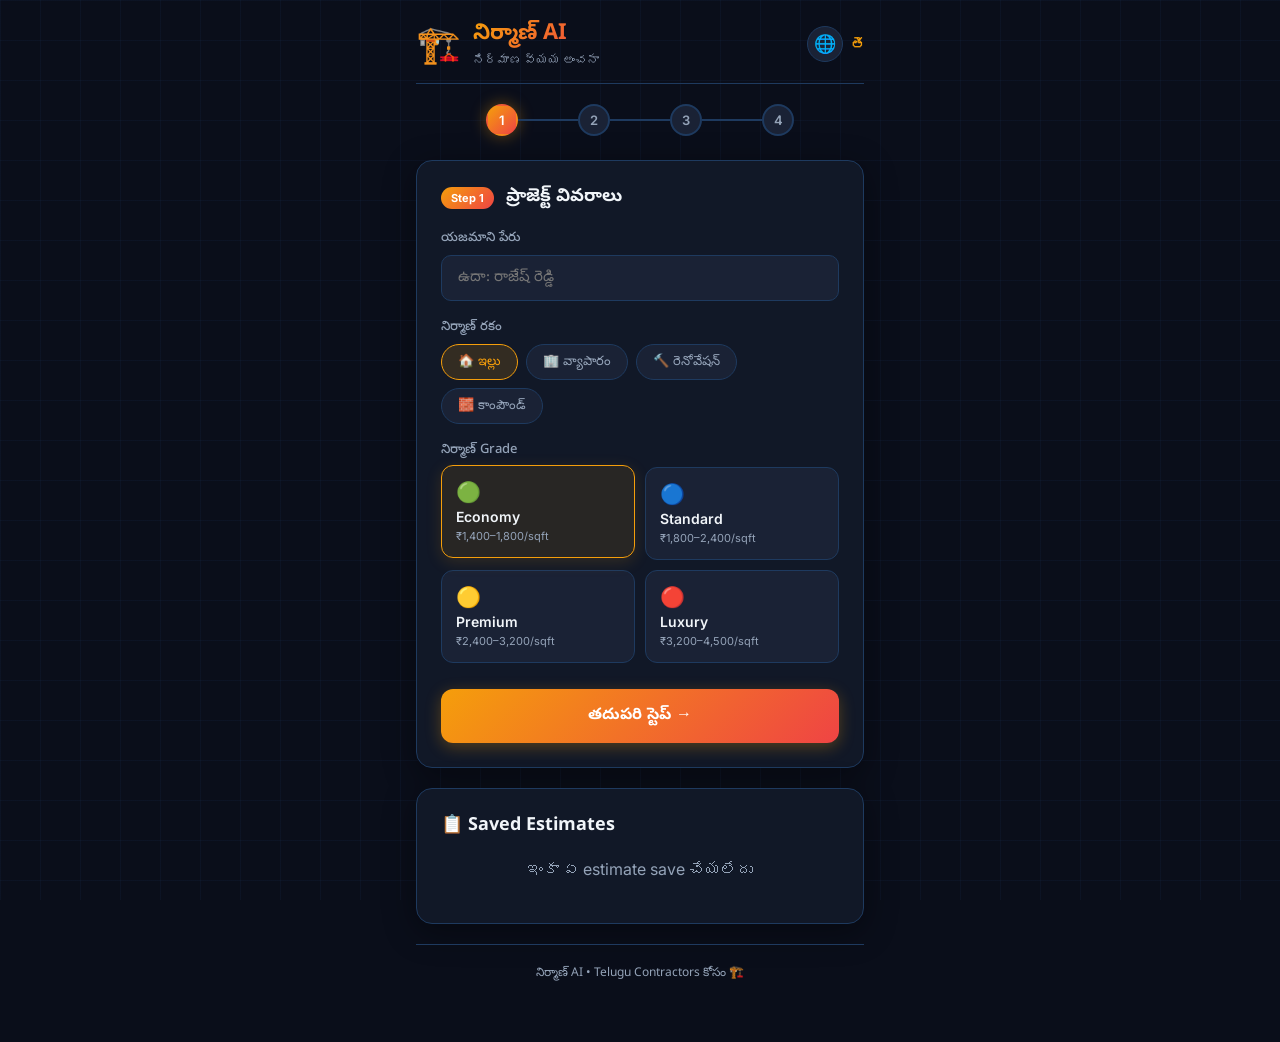
==== index.html @ 44b40f43 "Rename construction-estimator index.html to index.html" ====
<!DOCTYPE html>
<html lang="te">
<head>
  <meta charset="UTF-8" />
  <meta name="viewport" content="width=device-width, initial-scale=1.0"/>
  <title>నిర్మాణ్ AI - Cost Estimator</title>
  <link rel="manifest" href="manifest.json"/>
  <link rel="stylesheet" href="style.css"/>
  <link href="https://fonts.googleapis.com/css2?family=Noto+Sans+Telugu:wght@400;600;700&family=Inter:wght@400;500;600;700&display=swap" rel="stylesheet"/>
</head>
<body>

  <div id="splash">
    <div class="splash-icon">🏗️</div>
    <h1>నిర్మాణ్ AI</h1>
    <p>మీ నమ్మకమైన నిర్మాణ సహాయకుడు</p>
    <div class="splash-loader"></div>
  </div>

  <div id="app" class="hidden">

    <header class="header">
      <div class="header-left">
        <span class="logo-icon">🏗️</span>
        <div>
          <h1 class="app-title">నిర్మాణ్ AI</h1>
          <p class="app-sub">Cost Estimator</p>
        </div>
      </div>
      <div class="header-right">
        <button class="lang-btn" onclick="cycleLang()" title="Language">🌐</button>
        <span class="lang-label" id="langLabel">తె</span>
      </div>
    </header>

    <div class="progress-bar">
      <div class="step active" id="step-dot-1">1</div>
      <div class="step-line"></div>
      <div class="step" id="step-dot-2">2</div>
      <div class="step-line"></div>
      <div class="step" id="step-dot-3">3</div>
      <div class="step-line"></div>
      <div class="step" id="step-dot-4">4</div>
    </div>

    <!-- STEP 1 -->
    <section class="card" id="section-1">
      <div class="card-header">
        <span class="step-badge">Step 1</span>
        <h2 class="card-title" data-te="ప్రాజెక్ట్ వివరాలు" data-en="Project Details" data-hi="प्रोजेक्ट विवरण">ప్రాజెక్ట్ వివరాలు</h2>
      </div>

      <div class="form-group">
        <label data-te="యజమాని పేరు" data-en="Owner Name" data-hi="मालिक का नाम">యజమాని పేరు</label>
        <input type="text" id="ownerName" placeholder="ఉదా: రాజేష్ రెడ్డి" />
      </div>

      <div class="form-group">
        <label data-te="నిర్మాణ్ రకం" data-en="Construction Type" data-hi="निर्माण प्रकार">నిర్మాణ్ రకం</label>
        <div class="chip-group" id="constructionType">
          <button class="chip active"
            data-value="residential"
            data-te="🏠 ఇల్లు"
            data-en="🏠 House"
            data-hi="🏠 मकान"
            onclick="selectChip(this,'constructionType')">🏠 ఇల్లు</button>
          <button class="chip"
            data-value="commercial"
            data-te="🏢 వ్యాపారం"
            data-en="🏢 Commercial"
            data-hi="🏢 व्यापार"
            onclick="selectChip(this,'constructionType')">🏢 వ్యాపారం</button>
          <button class="chip"
            data-value="renovation"
            data-te="🔨 రెనోవేషన్"
            data-en="🔨 Renovation"
            data-hi="🔨 नवीनीकरण"
            onclick="selectChip(this,'constructionType')">🔨 రెనోవేషన్</button>
          <button class="chip"
            data-value="compound"
            data-te="🧱 కాంపౌండ్"
            data-en="🧱 Compound"
            data-hi="🧱 कंपाउंड"
            onclick="selectChip(this,'constructionType')">🧱 కాంపౌండ్</button>
        </div>
      </div>

      <div class="form-group">
        <label data-te="నిర్మాణ్ Grade" data-en="Build Quality" data-hi="निर्माण ग्रेड">నిర్మాణ్ Grade</label>
        <div class="grade-cards" id="buildGrade">
          <div class="grade-card active" data-value="economy" onclick="selectGrade(this)">
            <span class="grade-icon">🟢</span>
            <span class="grade-name">Economy</span>
            <span class="grade-price">₹1,400–1,800/sqft</span>
          </div>
          <div class="grade-card" data-value="standard" onclick="selectGrade(this)">
            <span class="grade-icon">🔵</span>
            <span class="grade-name">Standard</span>
            <span class="grade-price">₹1,800–2,400/sqft</span>
          </div>
          <div class="grade-card" data-value="premium" onclick="selectGrade(this)">
            <span class="grade-icon">🟡</span>
            <span class="grade-name">Premium</span>
            <span class="grade-price">₹2,400–3,200/sqft</span>
          </div>
          <div class="grade-card" data-value="luxury" onclick="selectGrade(this)">
            <span class="grade-icon">🔴</span>
            <span class="grade-name">Luxury</span>
            <span class="grade-price">₹3,200–4,500/sqft</span>
          </div>
        </div>
      </div>

      <button class="btn-next" onclick="goToStep(2)"
        data-te="తదుపరి స్టెప్ →"
        data-en="Next Step →"
        data-hi="अगला चरण →">తదుపరి స్టెప్ →</button>
    </section>

    <!-- STEP 2 -->
    <section class="card hidden" id="section-2">
      <div class="card-header">
        <span class="step-badge">Step 2</span>
        <h2 class="card-title" data-te="కొలతలు" data-en="Measurements" data-hi="माप">కొలతలు</h2>
      </div>

      <div class="unit-toggle">
        <button class="unit-btn active" id="btn-sqft" onclick="setUnit('sqft')">Sq.Ft</button>
        <button class="unit-btn" id="btn-sqyd" onclick="setUnit('sqyd')">Sq.Yd</button>
        <button class="unit-btn" id="btn-gunta" onclick="setUnit('gunta')"
          data-te="గుంట" data-en="Gunta" data-hi="गुंटा">గుంట</button>
      </div>

      <div class="form-group">
        <label id="areaLabel"
          data-te="బిల్డప్ ఏరియా (Sq.Ft)"
          data-en="Built-up Area (Sq.Ft)"
          data-hi="निर्मित क्षेत्र (Sq.Ft)">బిల్డప్ ఏరియా (Sq.Ft)</label>
        <div class="input-with-tag">
          <input type="number" id="builtupArea" placeholder="ఉదా: 1200" />
          <span class="input-tag" id="unitTag">sq.ft</span>
        </div>
      </div>

      <div class="form-group">
        <label data-te="అంతస్తులు" data-en="Floors" data-hi="मंजिल">అంతస్తులు / Floors</label>
        <div class="number-input">
          <button onclick="changeFloors(-1)">−</button>
          <span id="floorsCount">1</span>
          <button onclick="changeFloors(1)">+</button>
        </div>
      </div>

      <div class="form-group">
        <label data-te="జిల్లా / లొకేషన్" data-en="District / Location" data-hi="जिला / स्थान">జిల్లా / Location</label>
        <select id="district">
          <option value="gadwal">Gadwal (Jogulamba)</option>
          <option value="hyderabad">Hyderabad</option>
          <option value="warangal">Warangal</option>
          <option value="nizamabad">Nizamabad</option>
          <option value="karimnagar">Karimnagar</option>
          <option value="khammam">Khammam</option>
          <option value="nalgonda">Nalgonda</option>
          <option value="mahbubnagar">Mahbubnagar</option>
          <option value="other_ts">Other Telangana</option>
          <option value="other">Other State</option>
        </select>
      </div>

      <div class="btn-row">
        <button class="btn-back" onclick="goToStep(1)"
          data-te="← వెనక్కి" data-en="← Back" data-hi="← वापस">← వెనక్కి</button>
        <button class="btn-next" onclick="goToStep(3)"
          data-te="తదుపరి →" data-en="Next →" data-hi="अगला →">తదుపరి →</button>
      </div>
    </section>

    <!-- STEP 3 -->
    <section class="card hidden" id="section-3">
      <div class="card-header">
        <span class="step-badge">Step 3</span>
        <h2 class="card-title" data-te="సదుపాయాలు" data-en="Features & Add-ons" data-hi="सुविधाएं">సదుపాయాలు</h2>
      </div>

      <div class="features-grid" id="featuresGrid">
        <label class="feature-item">
          <input type="checkbox" value="basement" onchange="updateFeatures()"/>
          <span class="feat-icon">🏚️</span>
          <span data-te="Basement" data-en="Basement" data-hi="तहखाना">Basement</span>
        </label>
        <label class="feature-item">
          <input type="checkbox" value="lift" onchange="updateFeatures()"/>
          <span class="feat-icon">🛗</span>
          <span data-te="Lift" data-en="Lift" data-hi="लिफ्ट">Lift</span>
        </label>
        <label class="feature-item">
          <input type="checkbox" value="solar" onchange="updateFeatures()"/>
          <span class="feat-icon">☀️</span>
          <span data-te="Solar" data-en="Solar" data-hi="सोलर">Solar</span>
        </label>
        <label class="feature-item">
          <input type="checkbox" value="rainwater" onchange="updateFeatures()"/>
          <span class="feat-icon">💧</span>
          <span data-te="Rain Harvest" data-en="Rain Harvest" data-hi="वर्षा जल">Rain Harvest</span>
        </label>
        <label class="feature-item">
          <input type="checkbox" value="cctv" onchange="updateFeatures()"/>
          <span class="feat-icon">📷</span>
          <span data-te="CCTV" data-en="CCTV" data-hi="सीसीटीवी">CCTV</span>
        </label>
        <label class="feature-item">
          <input type="checkbox" value="intercom" onchange="updateFeatures()"/>
          <span class="feat-icon">📞</span>
          <span data-te="Intercom" data-en="Intercom" data-hi="इंटरकॉम">Intercom</span>
        </label>
        <label class="feature-item">
          <input type="checkbox" value="vastu" onchange="updateFeatures()"/>
          <span class="feat-icon">🕉️</span>
          <span data-te="వాస్తు Design" data-en="Vastu Design" data-hi="वास्तु डिजाइन">వాస్తు Design</span>
        </label>
        <label class="feature-item">
          <input type="checkbox" value="parking" onchange="updateFeatures()"/>
          <span class="feat-icon">🚗</span>
          <span data-te="Parking" data-en="Parking" data-hi="पार्किंग">Parking</span>
        </label>
      </div>

      <div class="form-group" style="margin-top:16px">
        <label data-te="అదనపు వివరాలు" data-en="Additional Notes" data-hi="अतिरिक्त विवरण">అదనపు వివరాలు (Optional)</label>
        <textarea id="extraNotes" rows="3"
          placeholder="ఏమైనా special requirements ఉంటే చెప్పండి..."></textarea>
      </div>

      <div class="btn-row">
        <button class="btn-back" onclick="goToStep(2)"
          data-te="← వెనక్కి" data-en="← Back" data-hi="← वापस">← వెనక్కి</button>
        <button class="btn-next" onclick="goToStep(4)"
          data-te="Estimate చేయి 🔮" data-en="Get Estimate 🔮" data-hi="अनुमान लगाएं 🔮">Estimate చేయి 🔮</button>
      </div>
    </section>

    <!-- STEP 4 -->
    <section class="card hidden" id="section-4">
      <div class="card-header">
        <span class="step-badge">Step 4</span>
        <h2 class="card-title">AI Estimate 🤖</h2>
      </div>

      <div id="estimateLoading" class="ai-loading">
        <div class="thinking-dots"><span></span><span></span><span></span></div>
        <p data-te="Gemini AI లెక్కిస్తోంది... 🧮" data-en="Gemini AI calculating... 🧮" data-hi="Gemini AI गणना कर रहा है... 🧮">Gemini AI లెక్కిస్తోంది... 🧮</p>
      </div>

      <div id="estimateResult" class="hidden">
        <div class="result-hero">
          <p class="result-label" data-te="మొత్తం అంచనా వ్యయం" data-en="Total Estimated Cost" data-hi="कुल अनुमानित लागत">మొత్తం అంచనా వ్యయం</p>
          <h2 class="result-amount" id="totalCost">₹0</h2>
          <p class="result-range" id="costRange">₹0 – ₹0</p>
        </div>

        <div class="breakdown-grid" id="breakdownGrid"></div>

        <div class="ai-advice-box" id="aiAdviceBox">
          <div class="advice-header">🤖 AI సలహా</div>
          <div id="aiAdviceText" class="advice-text">లోడ్ అవుతోంది...</div>
        </div>

        <div class="vastu-box hidden" id="vastuBox">
          <div class="vastu-header">🕉️ వాస్తు సూచనలు</div>
          <div id="vastuText"></div>
        </div>

        <div class="action-buttons">
          <button class="btn-whatsapp" onclick="shareWhatsApp()"
            data-te="💬 WhatsApp Share" data-en="💬 WhatsApp Share" data-hi="💬 WhatsApp शेयर">💬 WhatsApp Share</button>
          <button class="btn-save" onclick="saveEstimate()"
            data-te="💾 Save చేయి" data-en="💾 Save" data-hi="💾 सेव करें">💾 Save చేయి</button>
          <button class="btn-new" onclick="newEstimate()"
            data-te="🔄 New Estimate" data-en="🔄 New Estimate" data-hi="🔄 नया अनुमान">🔄 New Estimate</button>
        </div>
      </div>
    </section>

    <section class="card" id="savedSection">
      <h2 class="card-title" data-te="📋 Saved Estimates" data-en="📋 Saved Estimates" data-hi="📋 सेव किए गए अनुमान">📋 Saved Estimates</h2>
      <div id="savedList" class="saved-list"></div>
    </section>

    <footer class="footer">
      <p data-te="నిర్మాణ్ AI • Made for Telugu Contractors 🏗️"
         data-en="నిర్మాణ్ AI • Made for Indian Contractors 🏗️"
         data-hi="నిర్మాణ్ AI • भारतीय ठेकेदारों के लिए 🏗️">నిర్మాణ్ AI • Made for Telugu Contractors 🏗️</p>
    </footer>

  </div>

  <script src="app.js"></script>
</body>
</html>
---- style.css ----
/* ============================================
   నిర్మాణ్ AI - Construction Cost Estimator
   Dark Blueprint Theme
   ============================================ */

:root {
  --bg-primary: #0a0e1a;
  --bg-card: #111827;
  --bg-card2: #1a2235;
  --accent: #f59e0b;
  --accent2: #ef4444;
  --accent-green: #10b981;
  --text-primary: #f1f5f9;
  --text-secondary: #94a3b8;
  --border: #1e3a5f;
  --gradient: linear-gradient(135deg, #f59e0b, #ef4444);
  --shadow: 0 8px 32px rgba(0,0,0,0.4);
  --radius: 16px;
  --font-te: 'Noto Sans Telugu', sans-serif;
  --font-en: 'Inter', sans-serif;
}

* { margin: 0; padding: 0; box-sizing: border-box; }

body {
  background: var(--bg-primary);
  color: var(--text-primary);
  font-family: var(--font-en);
  min-height: 100vh;
  overflow-x: hidden;
}

/* Blueprint grid background */
body::before {
  content: '';
  position: fixed;
  inset: 0;
  background-image:
    linear-gradient(rgba(30,58,95,0.15) 1px, transparent 1px),
    linear-gradient(90deg, rgba(30,58,95,0.15) 1px, transparent 1px);
  background-size: 40px 40px;
  pointer-events: none;
  z-index: 0;
}

/* ── SPLASH ── */
#splash {
  position: fixed;
  inset: 0;
  background: var(--bg-primary);
  display: flex;
  flex-direction: column;
  align-items: center;
  justify-content: center;
  z-index: 1000;
  gap: 16px;
  transition: opacity 0.5s ease;
}

.splash-icon {
  font-size: 72px;
  animation: bounce 1s infinite alternate;
}

@keyframes bounce {
  from { transform: translateY(0); }
  to   { transform: translateY(-12px); }
}

#splash h1 {
  font-size: 36px;
  font-weight: 700;
  background: var(--gradient);
  -webkit-background-clip: text;
  -webkit-text-fill-color: transparent;
  font-family: var(--font-te);
}

#splash p {
  color: var(--text-secondary);
  font-family: var(--font-te);
  font-size: 16px;
}

.splash-loader {
  width: 200px;
  height: 4px;
  background: var(--bg-card2);
  border-radius: 99px;
  overflow: hidden;
  margin-top: 16px;
}

.splash-loader::after {
  content: '';
  display: block;
  height: 100%;
  width: 40%;
  background: var(--gradient);
  border-radius: 99px;
  animation: load 1.5s ease-in-out infinite;
}

@keyframes load {
  0%   { transform: translateX(-100%); }
  100% { transform: translateX(350%); }
}

/* ── MAIN APP ── */
#app {
  max-width: 480px;
  margin: 0 auto;
  padding: 0 16px 40px;
  position: relative;
  z-index: 1;
}

.hidden { display: none !important; }

/* ── HEADER ── */
.header {
  display: flex;
  align-items: center;
  justify-content: space-between;
  padding: 20px 0 16px;
  border-bottom: 1px solid var(--border);
  margin-bottom: 20px;
}

.header-left {
  display: flex;
  align-items: center;
  gap: 12px;
}

.logo-icon { font-size: 36px; }

.app-title {
  font-size: 22px;
  font-weight: 700;
  font-family: var(--font-te);
  background: var(--gradient);
  -webkit-background-clip: text;
  -webkit-text-fill-color: transparent;
}

.app-sub {
  font-size: 12px;
  color: var(--text-secondary);
  margin-top: 2px;
}

.header-right {
  display: flex;
  align-items: center;
  gap: 8px;
}

.lang-btn {
  background: var(--bg-card2);
  border: 1px solid var(--border);
  color: var(--text-primary);
  width: 36px; height: 36px;
  border-radius: 50%;
  cursor: pointer;
  font-size: 18px;
  transition: all 0.2s;
}

.lang-btn:hover { background: var(--accent); }

.lang-label {
  font-size: 13px;
  color: var(--accent);
  font-weight: 600;
}

/* ── PROGRESS BAR ── */
.progress-bar {
  display: flex;
  align-items: center;
  justify-content: center;
  gap: 0;
  margin-bottom: 24px;
}

.step {
  width: 32px; height: 32px;
  border-radius: 50%;
  background: var(--bg-card2);
  border: 2px solid var(--border);
  display: flex;
  align-items: center;
  justify-content: center;
  font-size: 13px;
  font-weight: 600;
  color: var(--text-secondary);
  transition: all 0.3s;
  flex-shrink: 0;
}

.step.active {
  background: var(--gradient);
  border-color: transparent;
  color: white;
  box-shadow: 0 0 16px rgba(245,158,11,0.4);
}

.step.done {
  background: var(--accent-green);
  border-color: transparent;
  color: white;
}

.step-line {
  flex: 1;
  height: 2px;
  background: var(--border);
  max-width: 60px;
}

/* ── CARD ── */
.card {
  background: var(--bg-card);
  border: 1px solid var(--border);
  border-radius: var(--radius);
  padding: 24px;
  margin-bottom: 20px;
  box-shadow: var(--shadow);
  animation: fadeUp 0.4s ease;
}

@keyframes fadeUp {
  from { opacity: 0; transform: translateY(20px); }
  to   { opacity: 1; transform: translateY(0); }
}

.card-header {
  display: flex;
  align-items: center;
  gap: 12px;
  margin-bottom: 20px;
}

.step-badge {
  background: var(--gradient);
  color: white;
  font-size: 11px;
  font-weight: 700;
  padding: 4px 10px;
  border-radius: 99px;
  white-space: nowrap;
}

.card-title {
  font-size: 18px;
  font-weight: 700;
  font-family: var(--font-te);
  color: var(--text-primary);
}

/* ── FORM ── */
.form-group {
  margin-bottom: 18px;
}

.form-group label {
  display: block;
  font-size: 13px;
  color: var(--text-secondary);
  font-family: var(--font-te);
  margin-bottom: 8px;
  font-weight: 500;
}

.form-group input,
.form-group select,
.form-group textarea {
  width: 100%;
  background: var(--bg-card2);
  border: 1px solid var(--border);
  border-radius: 10px;
  padding: 12px 16px;
  color: var(--text-primary);
  font-size: 15px;
  font-family: var(--font-te);
  outline: none;
  transition: border-color 0.2s, box-shadow 0.2s;
}

.form-group input:focus,
.form-group select:focus,
.form-group textarea:focus {
  border-color: var(--accent);
  box-shadow: 0 0 0 3px rgba(245,158,11,0.15);
}

.form-group select option {
  background: var(--bg-card);
}

/* ── CHIPS ── */
.chip-group {
  display: flex;
  flex-wrap: wrap;
  gap: 8px;
}

.chip {
  background: var(--bg-card2);
  border: 1.5px solid var(--border);
  color: var(--text-secondary);
  padding: 8px 16px;
  border-radius: 99px;
  font-size: 13px;
  cursor: pointer;
  font-family: var(--font-te);
  transition: all 0.2s;
}

.chip.active,
.chip:hover {
  background: rgba(245,158,11,0.15);
  border-color: var(--accent);
  color: var(--accent);
}

/* ── GRADE CARDS ── */
.grade-cards {
  display: grid;
  grid-template-columns: 1fr 1fr;
  gap: 10px;
}

.grade-card {
  background: var(--bg-card2);
  border: 1.5px solid var(--border);
  border-radius: 12px;
  padding: 14px;
  cursor: pointer;
  transition: all 0.2s;
  display: flex;
  flex-direction: column;
  gap: 4px;
}

.grade-card:hover,
.grade-card.active {
  border-color: var(--accent);
  background: rgba(245,158,11,0.1);
  transform: translateY(-2px);
  box-shadow: 0 4px 16px rgba(245,158,11,0.15);
}

.grade-icon { font-size: 20px; }
.grade-name { font-size: 14px; font-weight: 600; color: var(--text-primary); }
.grade-price { font-size: 11px; color: var(--text-secondary); }

/* ── UNIT TOGGLE ── */
.unit-toggle {
  display: flex;
  gap: 8px;
  margin-bottom: 18px;
}

.unit-btn {
  flex: 1;
  background: var(--bg-card2);
  border: 1.5px solid var(--border);
  color: var(--text-secondary);
  padding: 10px;
  border-radius: 10px;
  font-size: 13px;
  font-weight: 600;
  cursor: pointer;
  transition: all 0.2s;
}

.unit-btn.active {
  background: rgba(245,158,11,0.15);
  border-color: var(--accent);
  color: var(--accent);
}

/* ── INPUT WITH TAG ── */
.input-with-tag {
  position: relative;
}

.input-with-tag input {
  padding-right: 70px;
}

.input-tag {
  position: absolute;
  right: 14px;
  top: 50%;
  transform: translateY(-50%);
  font-size: 12px;
  color: var(--accent);
  font-weight: 600;
  pointer-events: none;
}

/* ── NUMBER INPUT ── */
.number-input {
  display: flex;
  align-items: center;
  gap: 16px;
  background: var(--bg-card2);
  border: 1px solid var(--border);
  border-radius: 10px;
  padding: 8px 16px;
  width: fit-content;
}

.number-input button {
  background: var(--bg-primary);
  border: 1px solid var(--border);
  color: var(--accent);
  width: 32px; height: 32px;
  border-radius: 8px;
  font-size: 20px;
  cursor: pointer;
  transition: all 0.2s;
  display: flex;
  align-items: center;
  justify-content: center;
}

.number-input button:hover {
  background: var(--accent);
  color: white;
}

.number-input span {
  font-size: 22px;
  font-weight: 700;
  color: var(--text-primary);
  min-width: 32px;
  text-align: center;
}

/* ── FEATURES GRID ── */
.features-grid {
  display: grid;
  grid-template-columns: 1fr 1fr;
  gap: 10px;
}

.feature-item {
  display: flex;
  align-items: center;
  gap: 10px;
  background: var(--bg-card2);
  border: 1.5px solid var(--border);
  border-radius: 10px;
  padding: 12px;
  cursor: pointer;
  transition: all 0.2s;
  font-size: 13px;
  color: var(--text-secondary);
}

.feature-item input[type="checkbox"] {
  width: 16px; height: 16px;
  accent-color: var(--accent);
  flex-shrink: 0;
}

.feature-item:has(input:checked) {
  border-color: var(--accent);
  background: rgba(245,158,11,0.1);
  color: var(--accent);
}

.feat-icon { font-size: 18px; }

/* ── BUTTONS ── */
.btn-next {
  width: 100%;
  background: var(--gradient);
  border: none;
  color: white;
  padding: 16px;
  border-radius: 12px;
  font-size: 16px;
  font-weight: 700;
  font-family: var(--font-te);
  cursor: pointer;
  margin-top: 8px;
  transition: all 0.2s;
  box-shadow: 0 4px 16px rgba(245,158,11,0.3);
}

.btn-next:hover {
  transform: translateY(-2px);
  box-shadow: 0 8px 24px rgba(245,158,11,0.4);
}

.btn-row {
  display: flex;
  gap: 12px;
  margin-top: 8px;
}

.btn-back {
  flex: 1;
  background: var(--bg-card2);
  border: 1px solid var(--border);
  color: var(--text-secondary);
  padding: 14px;
  border-radius: 12px;
  font-size: 15px;
  cursor: pointer;
  transition: all 0.2s;
}

.btn-back:hover { border-color: var(--accent); color: var(--accent); }

.btn-row .btn-next { flex: 2; margin-top: 0; }

/* ── AI LOADING ── */
.ai-loading {
  display: flex;
  flex-direction: column;
  align-items: center;
  gap: 16px;
  padding: 40px 0;
}

.ai-loading p {
  font-family: var(--font-te);
  color: var(--text-secondary);
  font-size: 15px;
}

.thinking-dots {
  display: flex;
  gap: 8px;
}

.thinking-dots span {
  width: 12px; height: 12px;
  background: var(--accent);
  border-radius: 50%;
  animation: dot 1.2s infinite;
}

.thinking-dots span:nth-child(2) { animation-delay: 0.2s; }
.thinking-dots span:nth-child(3) { animation-delay: 0.4s; }

@keyframes dot {
  0%, 80%, 100% { transform: scale(0.6); opacity: 0.4; }
  40%            { transform: scale(1);   opacity: 1; }
}

/* ── RESULT ── */
.result-hero {
  background: linear-gradient(135deg, #1a2235, #0f1929);
  border: 1px solid var(--accent);
  border-radius: 14px;
  padding: 24px;
  text-align: center;
  margin-bottom: 20px;
  box-shadow: 0 0 32px rgba(245,158,11,0.1);
}

.result-label {
  font-size: 13px;
  color: var(--text-secondary);
  font-family: var(--font-te);
  margin-bottom: 8px;
}

.result-amount {
  font-size: 42px;
  font-weight: 800;
  background: var(--gradient);
  -webkit-background-clip: text;
  -webkit-text-fill-color: transparent;
}

.result-range {
  font-size: 13px;
  color: var(--text-secondary);
  margin-top: 6px;
}

/* ── BREAKDOWN GRID ── */
.breakdown-grid {
  display: grid;
  grid-template-columns: 1fr 1fr;
  gap: 10px;
  margin-bottom: 20px;
}

.breakdown-item {
  background: var(--bg-card2);
  border: 1px solid var(--border);
  border-radius: 12px;
  padding: 14px;
}

.breakdown-label {
  font-size: 11px;
  color: var(--text-secondary);
  font-family: var(--font-te);
  margin-bottom: 4px;
}

.breakdown-value {
  font-size: 16px;
  font-weight: 700;
  color: var(--accent);
}

.breakdown-pct {
  font-size: 11px;
  color: var(--text-secondary);
  margin-top: 2px;
}

/* ── AI ADVICE BOX ── */
.ai-advice-box {
  background: linear-gradient(135deg, #0f2027, #1a2235);
  border: 1px solid #1e3a5f;
  border-left: 3px solid var(--accent);
  border-radius: 12px;
  padding: 18px;
  margin-bottom: 16px;
}

.advice-header {
  font-size: 14px;
  font-weight: 700;
  color: var(--accent);
  margin-bottom: 10px;
}

.advice-text {
  font-size: 14px;
  line-height: 1.7;
  color: var(--text-secondary);
  font-family: var(--font-te);
}

/* ── VASTU BOX ── */
.vastu-box {
  background: linear-gradient(135deg, #1a0f2e, #0f1a2e);
  border: 1px solid #4c1d95;
  border-left: 3px solid #a78bfa;
  border-radius: 12px;
  padding: 18px;
  margin-bottom: 16px;
}

.vastu-header {
  font-size: 14px;
  font-weight: 700;
  color: #a78bfa;
  margin-bottom: 10px;
}

/* ── ACTION BUTTONS ── */
.action-buttons {
  display: flex;
  flex-direction: column;
  gap: 10px;
}

.btn-whatsapp {
  background: linear-gradient(135deg, #25d366, #128c7e);
  border: none;
  color: white;
  padding: 16px;
  border-radius: 12px;
  font-size: 16px;
  font-weight: 700;
  font-family: var(--font-te);
  cursor: pointer;
  transition: all 0.2s;
}

.btn-whatsapp:hover { transform: translateY(-2px); }

.btn-save {
  background: var(--bg-card2);
  border: 1px solid var(--accent);
  color: var(--accent);
  padding: 14px;
  border-radius: 12px;
  font-size: 15px;
  font-weight: 600;
  cursor: pointer;
  transition: all 0.2s;
}

.btn-new {
  background: transparent;
  border: 1px solid var(--border);
  color: var(--text-secondary);
  padding: 14px;
  border-radius: 12px;
  font-size: 15px;
  cursor: pointer;
  transition: all 0.2s;
}

/* ── SAVED LIST ── */
.saved-list {
  display: flex;
  flex-direction: column;
  gap: 10px;
}

.saved-item {
  background: var(--bg-card2);
  border: 1px solid var(--border);
  border-radius: 12px;
  padding: 16px;
  display: flex;
  justify-content: space-between;
  align-items: center;
}

.saved-name {
  font-size: 15px;
  font-weight: 600;
  font-family: var(--font-te);
}

.saved-amount {
  font-size: 16px;
  font-weight: 700;
  color: var(--accent);
}

.saved-date {
  font-size: 11px;
  color: var(--text-secondary);
  margin-top: 2px;
}

/* ── FOOTER ── */
.footer {
  text-align: center;
  padding: 20px 0;
  color: var(--text-secondary);
  font-size: 12px;
  font-family: var(--font-te);
  border-top: 1px solid var(--border);
  margin-top: 10px;
}

/* ── SCROLLBAR ── */
::-webkit-scrollbar { width: 6px; }
::-webkit-scrollbar-track { background: var(--bg-primary); }
::-webkit-scrollbar-thumb { background: var(--border); border-radius: 99px; }

/* ── RESPONSIVE ── */
@media (max-width: 360px) {
  .grade-cards { grid-template-columns: 1fr 1fr; }
  .result-amount { font-size: 34px; }
}
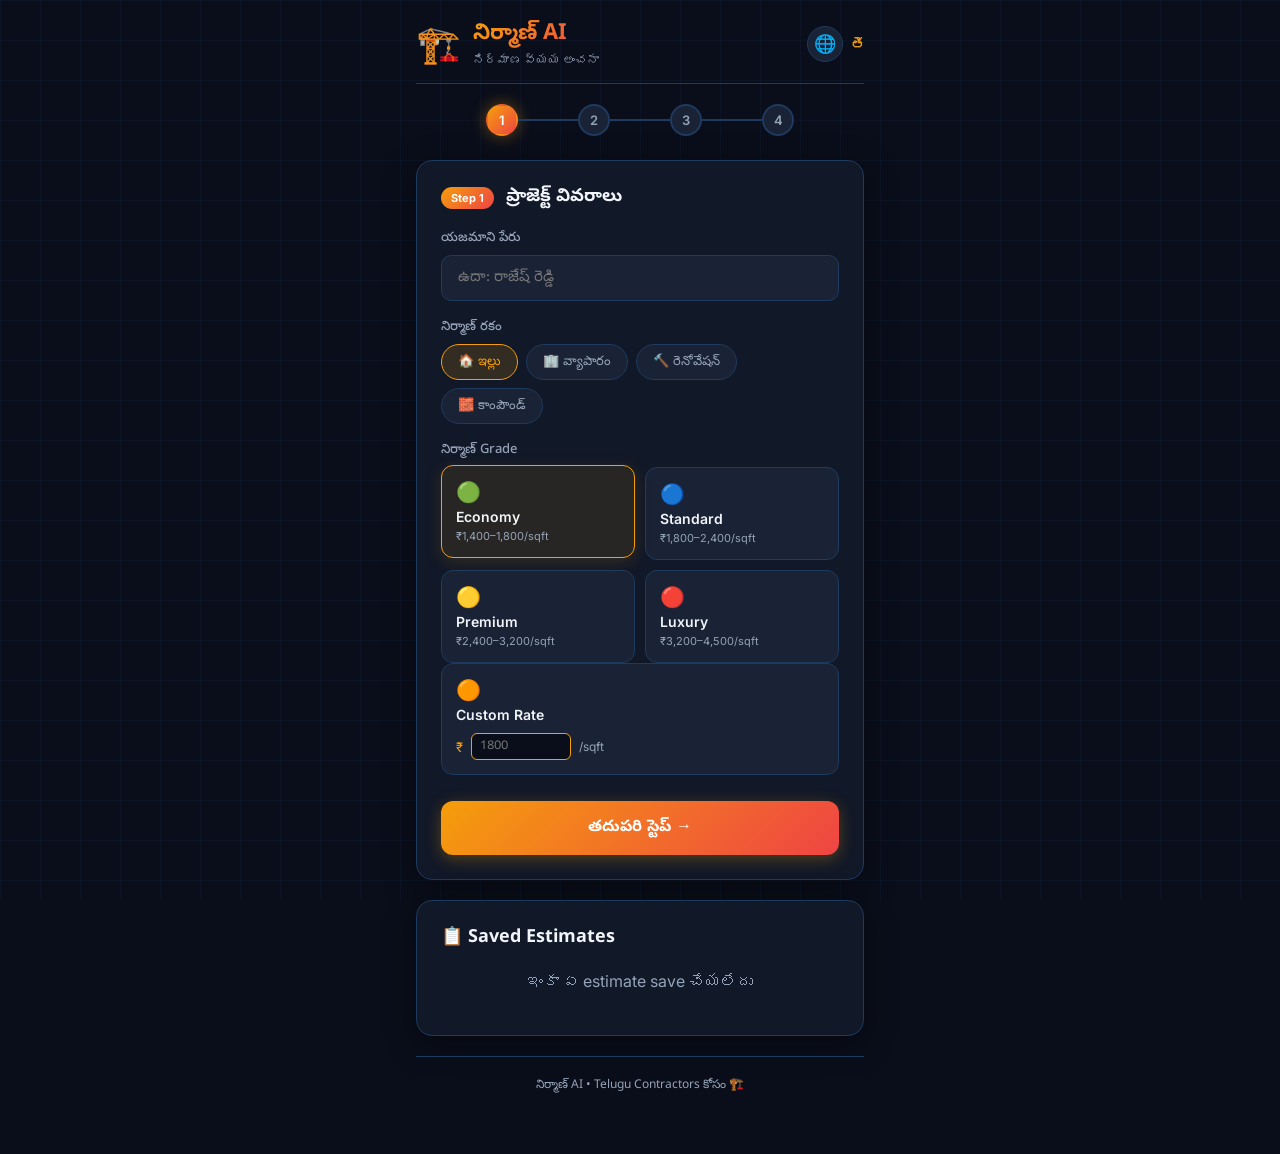
==== commit 35c039b7: "Update index.html" ====
--- a/index.html
+++ b/index.html
@@ -108,7 +108,18 @@
             <span class="grade-name">Luxury</span>
             <span class="grade-price">₹3,200–4,500/sqft</span>
           </div>
-        </div>
+        </div><div class="grade-card" data-value="custom" onclick="selectGrade(this)" style="grid-column: span 2;">
+  <span class="grade-icon">🟠</span>
+  <span class="grade-name">Custom Rate</span>
+  <div style="display:flex;align-items:center;gap:8px;margin-top:6px">
+    <span style="color:var(--accent);font-size:13px">₹</span>
+    <input type="number" id="customRate" placeholder="1800"
+      style="background:var(--bg-primary);border:1px solid var(--accent);border-radius:6px;padding:4px 8px;color:var(--text-primary);font-size:13px;width:100px"
+      onclick="event.stopPropagation()"
+      oninput="selectGrade(this.closest('.grade-card'))"/>
+    <span style="color:var(--text-secondary);font-size:12px">/sqft</span>
+  </div>
+</div>
       </div>
 
       <button class="btn-next" onclick="goToStep(2)"
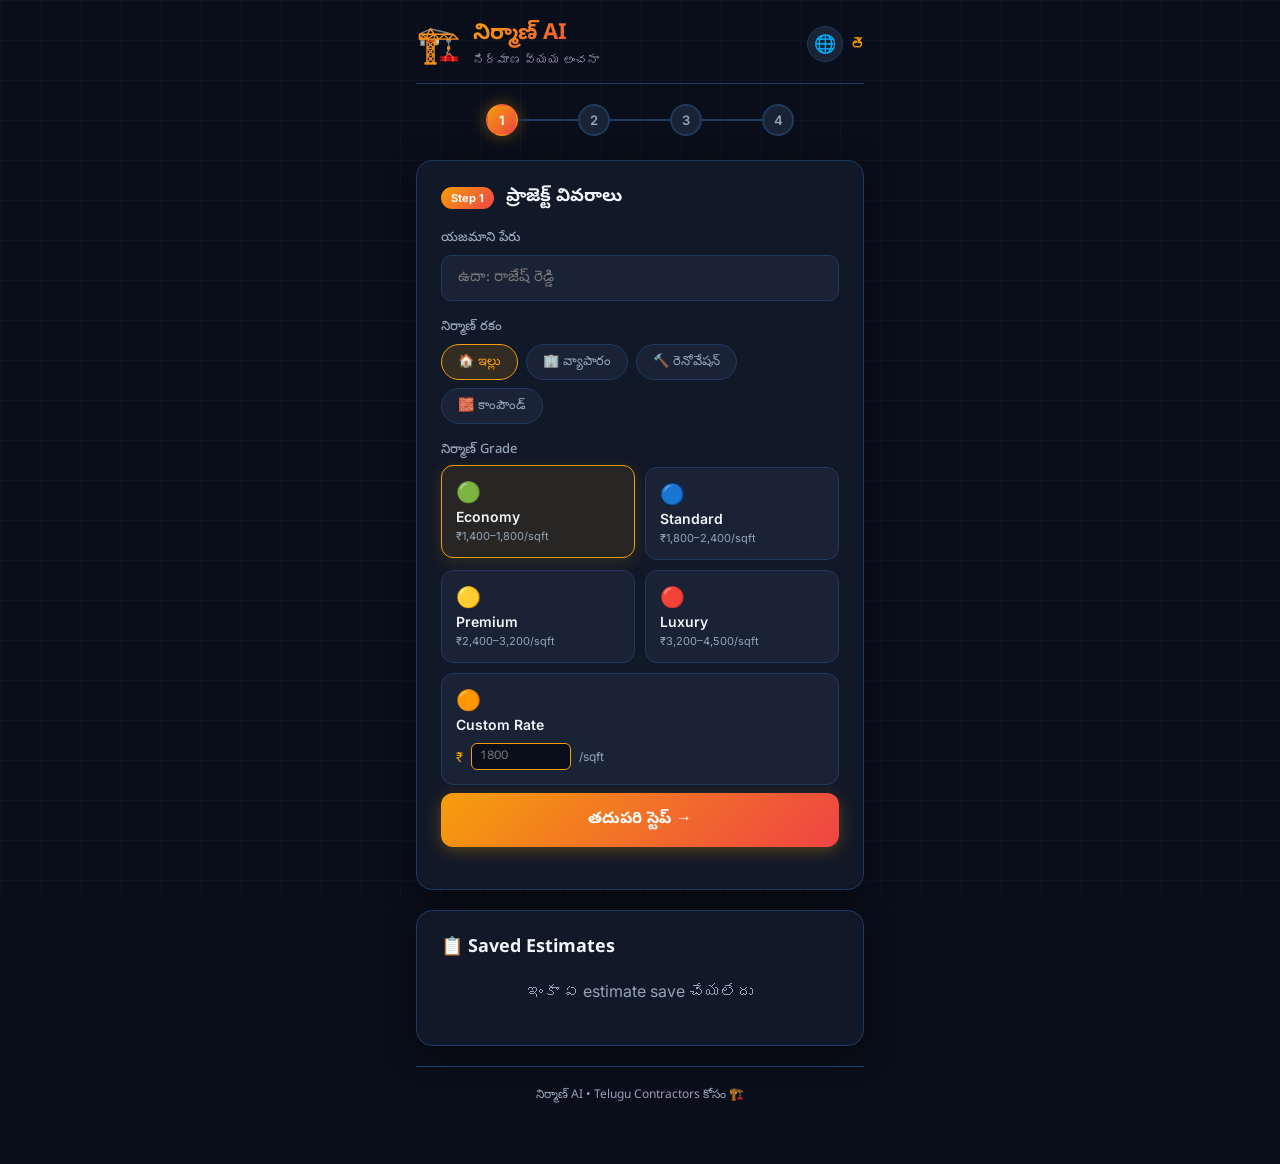
==== commit 76224b90: "Update index.html" ====
--- a/index.html
+++ b/index.html
@@ -108,7 +108,7 @@
             <span class="grade-name">Luxury</span>
             <span class="grade-price">₹3,200–4,500/sqft</span>
           </div>
-        </div><div class="grade-card" data-value="custom" onclick="selectGrade(this)" style="grid-column: span 2;">
+        <div class="grade-card" data-value="custom" onclick="selectGrade(this)" style="grid-column: span 2;">
   <span class="grade-icon">🟠</span>
   <span class="grade-name">Custom Rate</span>
   <div style="display:flex;align-items:center;gap:8px;margin-top:6px">
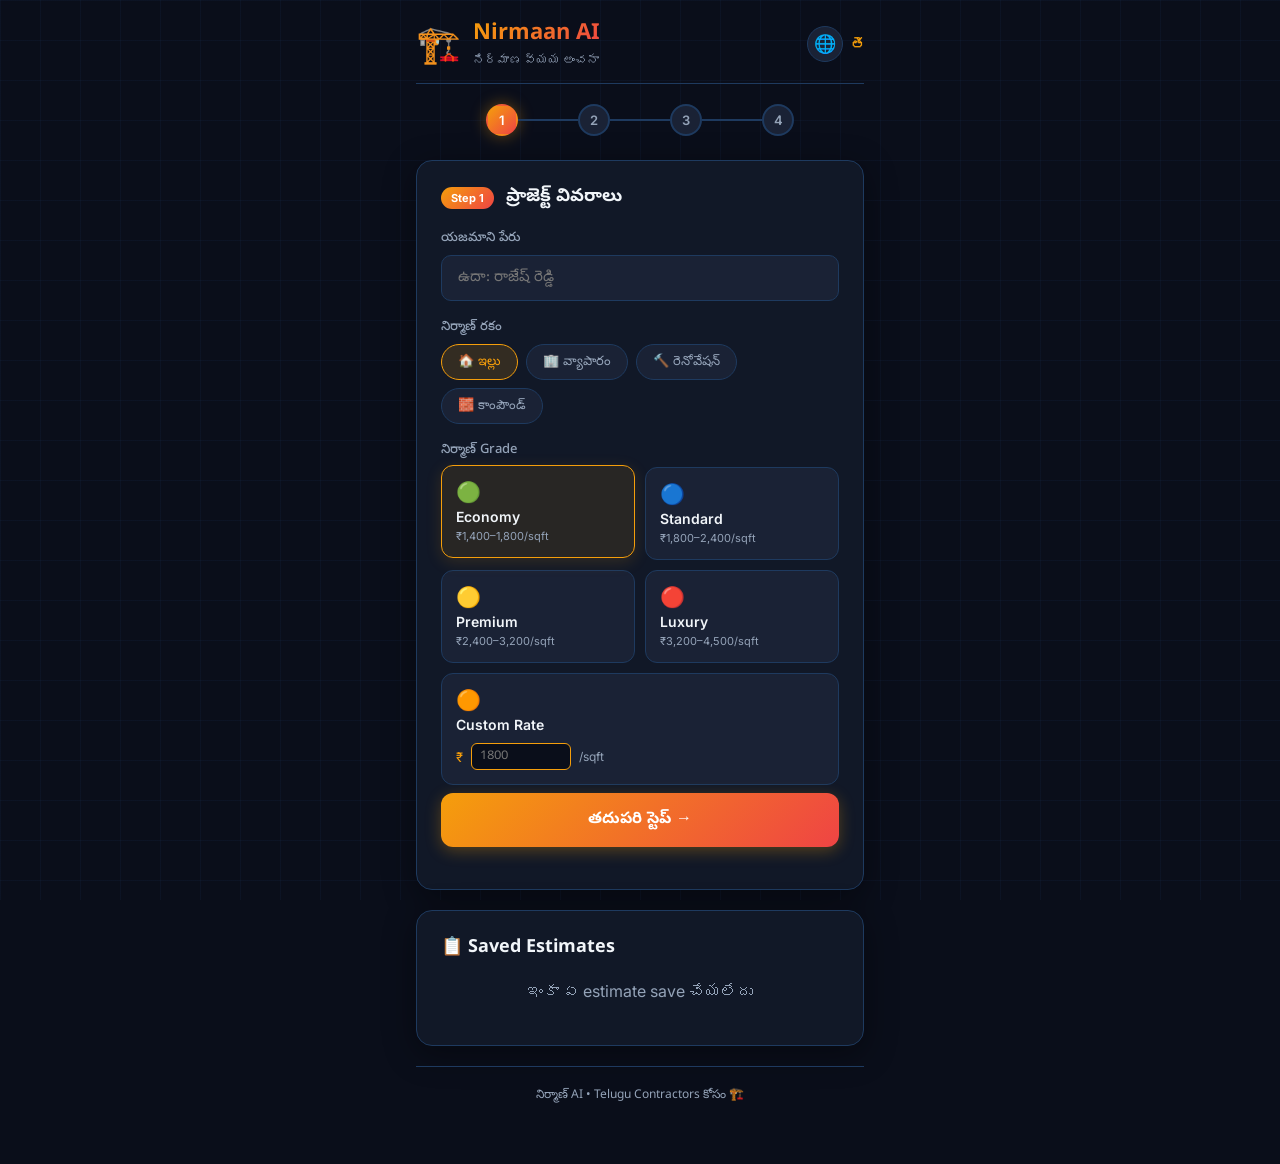
==== commit 3945b987: "Update index.html" ====
--- a/index.html
+++ b/index.html
@@ -3,7 +3,7 @@
 <head>
   <meta charset="UTF-8" />
   <meta name="viewport" content="width=device-width, initial-scale=1.0"/>
-  <title>నిర్మాణ్ AI - Cost Estimator</title>
+  <title>Nirmaan AI - Cost Estimator</title>
   <link rel="manifest" href="manifest.json"/>
   <link rel="stylesheet" href="style.css"/>
   <link href="https://fonts.googleapis.com/css2?family=Noto+Sans+Telugu:wght@400;600;700&family=Inter:wght@400;500;600;700&display=swap" rel="stylesheet"/>
@@ -12,7 +12,7 @@
 
   <div id="splash">
     <div class="splash-icon">🏗️</div>
-    <h1>నిర్మాణ్ AI</h1>
+    <h1>Nirmaan AI</h1>
     <p>మీ నమ్మకమైన నిర్మాణ సహాయకుడు</p>
     <div class="splash-loader"></div>
   </div>
@@ -23,7 +23,7 @@
       <div class="header-left">
         <span class="logo-icon">🏗️</span>
         <div>
-          <h1 class="app-title">నిర్మాణ్ AI</h1>
+          <h1 class="app-title">Nirmaan AI</h1>
           <p class="app-sub">Cost Estimator</p>
         </div>
       </div>
